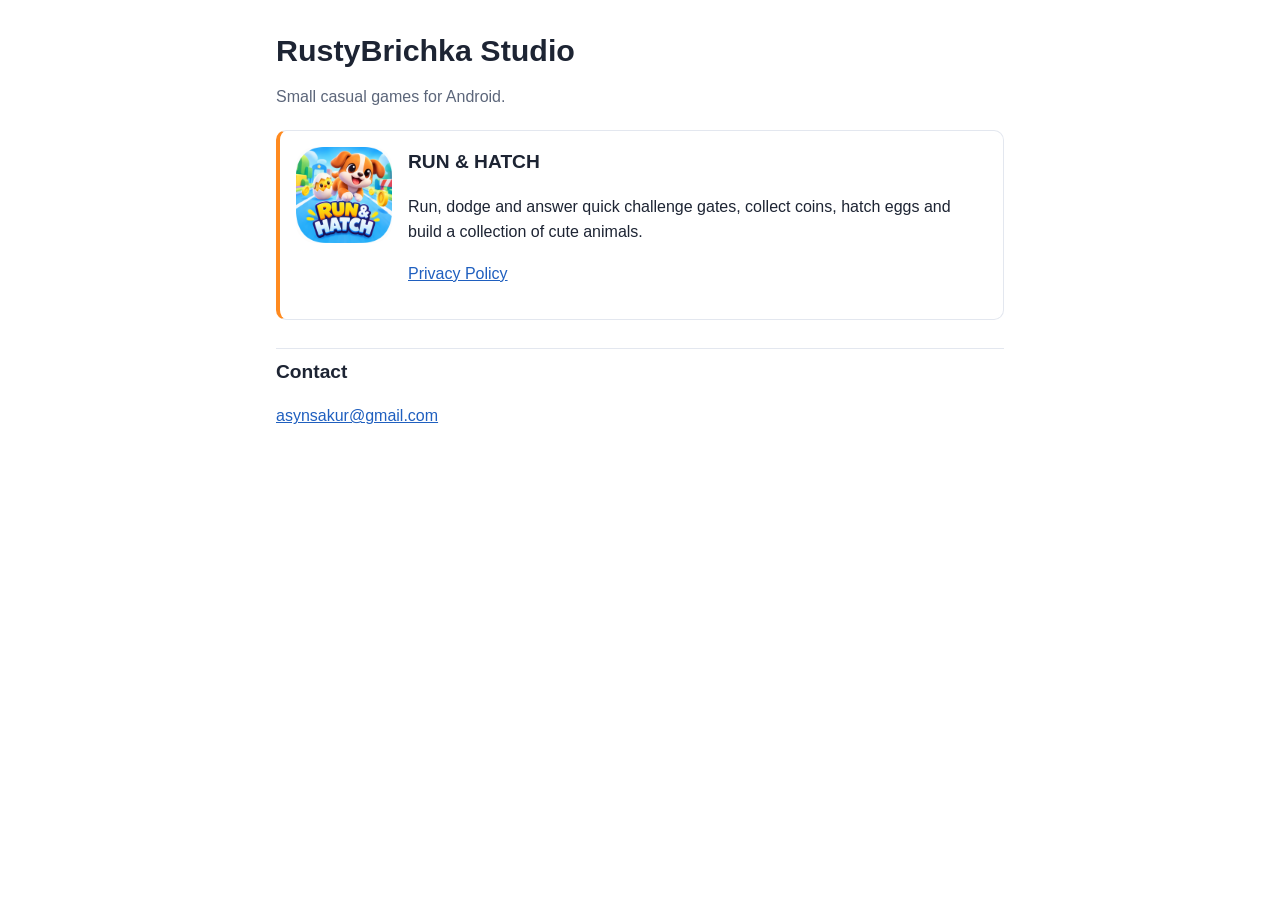
==== index.html @ 11610eff "Add files via upload" ====
<!doctype html>
<html lang="en">
<head>
<meta charset="utf-8">
<meta name="viewport" content="width=device-width, initial-scale=1">
<title>RustyBrichka Studio</title>
<link rel="stylesheet" href="style.css">
</head>
<body>
<main class="doc">
<h1>RustyBrichka Studio</h1>
<p class="muted">Small casual games for Android.</p>

<section class="card">
  <img src="icon-512.png" alt="RUN &amp; HATCH icon" width="96" height="96">
  <div>
    <h2>RUN &amp; HATCH</h2>
    <p>Run, dodge and answer quick challenge gates, collect coins, hatch eggs and build a collection of cute animals.</p>
    <p><a href="privacy-policy.html">Privacy Policy</a></p>
  </div>
</section>

<h2>Contact</h2>
<p><a href="mailto:asynsakur@gmail.com">asynsakur@gmail.com</a></p>
</main>
</body>
</html>
---- style.css ----
:root { --ink: #1d2433; --muted: #5c667a; --accent: #ff8a1f; --line: #e3e7ef; --bg: #ffffff; --link: #1f5fbf; }
@media (prefers-color-scheme: dark) {
  :root { --ink: #e8ecf4; --muted: #9aa4b8; --line: #2c3446; --bg: #12161f; --link: #7fb0ff; }
}
* { box-sizing: border-box; }
body { margin: 0; background: var(--bg); color: var(--ink); font: 16px/1.6 -apple-system, "Segoe UI", Roboto, Arial, sans-serif; }
.doc { max-width: 760px; margin: 0 auto; padding: 32px 16px 64px; }
h1 { font-size: 1.9rem; line-height: 1.2; margin: 0 0 4px; }
h2 { font-size: 1.2rem; margin: 28px 0 8px; padding-top: 8px; border-top: 1px solid var(--line); }
.card h2 { border: 0; margin-top: 0; padding-top: 0; }
a { color: var(--link); }
.muted, .crumb { color: var(--muted); }
code { font-size: .9em; }
ul { padding-left: 22px; }
.card { display: flex; gap: 16px; align-items: flex-start; border: 1px solid var(--line); border-left: 4px solid var(--accent); border-radius: 10px; padding: 16px; margin-top: 20px; }
.card img { border-radius: 20px; flex: none; }
.card > div { flex: 1; min-width: 0; }
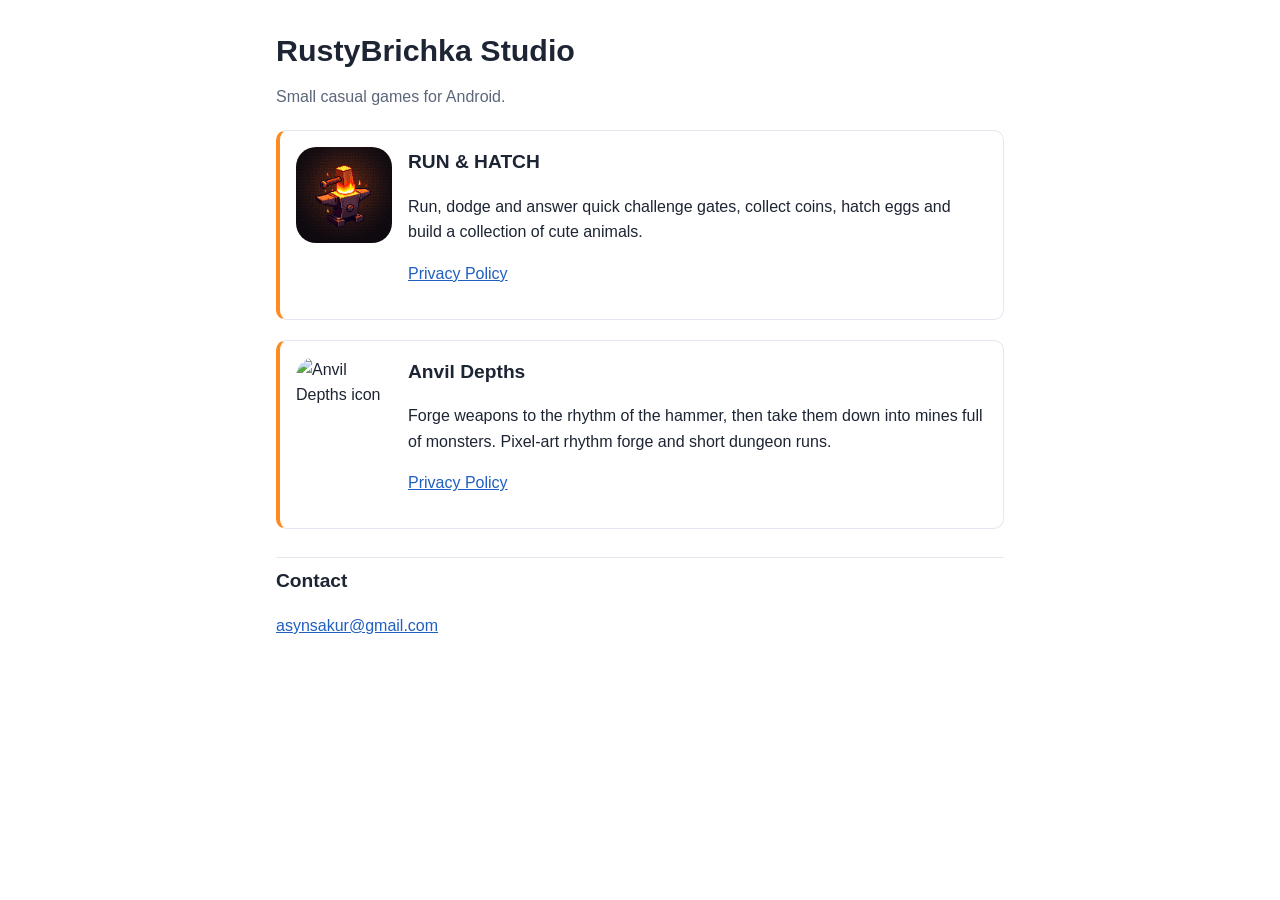
==== commit 6c13f019: "Add files via upload" ====
--- a/index.html
+++ b/index.html
@@ -20,6 +20,15 @@
   </div>
 </section>
 
+<section class="card">
+  <img src="anvil-depths/icon-512.png" alt="Anvil Depths icon" width="96" height="96" style="image-rendering: pixelated">
+  <div>
+    <h2>Anvil Depths</h2>
+    <p>Forge weapons to the rhythm of the hammer, then take them down into mines full of monsters. Pixel-art rhythm forge and short dungeon runs.</p>
+    <p><a href="anvil-depths/privacy-policy.html">Privacy Policy</a></p>
+  </div>
+</section>
+
 <h2>Contact</h2>
 <p><a href="mailto:asynsakur@gmail.com">asynsakur@gmail.com</a></p>
 </main>
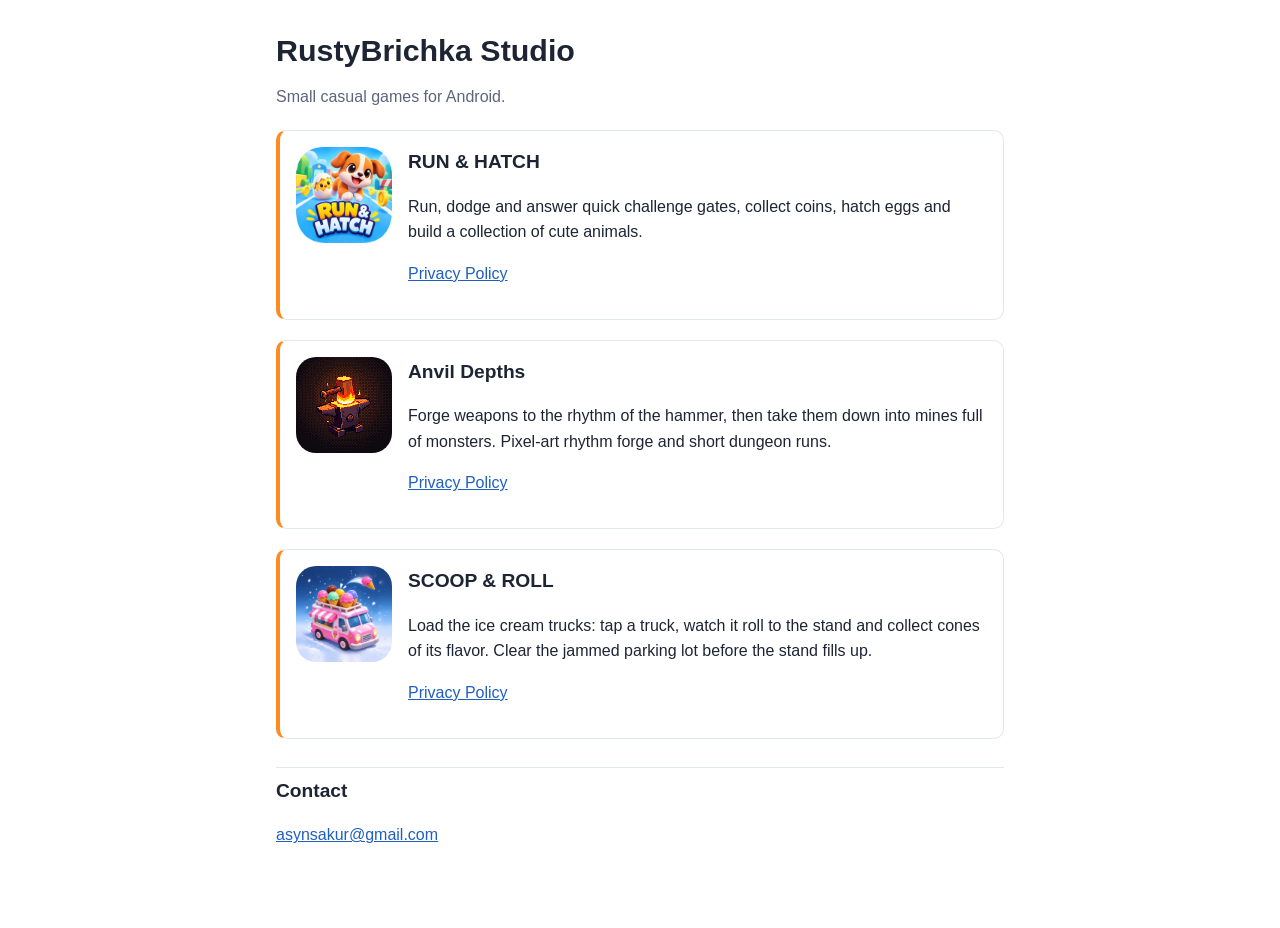
==== commit 296757c3: "Add SCOOP & ROLL to the studio page" ====
--- a/index.html
+++ b/index.html
@@ -29,6 +29,15 @@
   </div>
 </section>
 
+<section class="card">
+  <img src="scoop-and-roll/icon-512.png" alt="SCOOP &amp; ROLL icon" width="96" height="96">
+  <div>
+    <h2>SCOOP &amp; ROLL</h2>
+    <p>Load the ice cream trucks: tap a truck, watch it roll to the stand and collect cones of its flavor. Clear the jammed parking lot before the stand fills up.</p>
+    <p><a href="scoop-and-roll/privacy-policy.html">Privacy Policy</a></p>
+  </div>
+</section>
+
 <h2>Contact</h2>
 <p><a href="mailto:asynsakur@gmail.com">asynsakur@gmail.com</a></p>
 </main>
